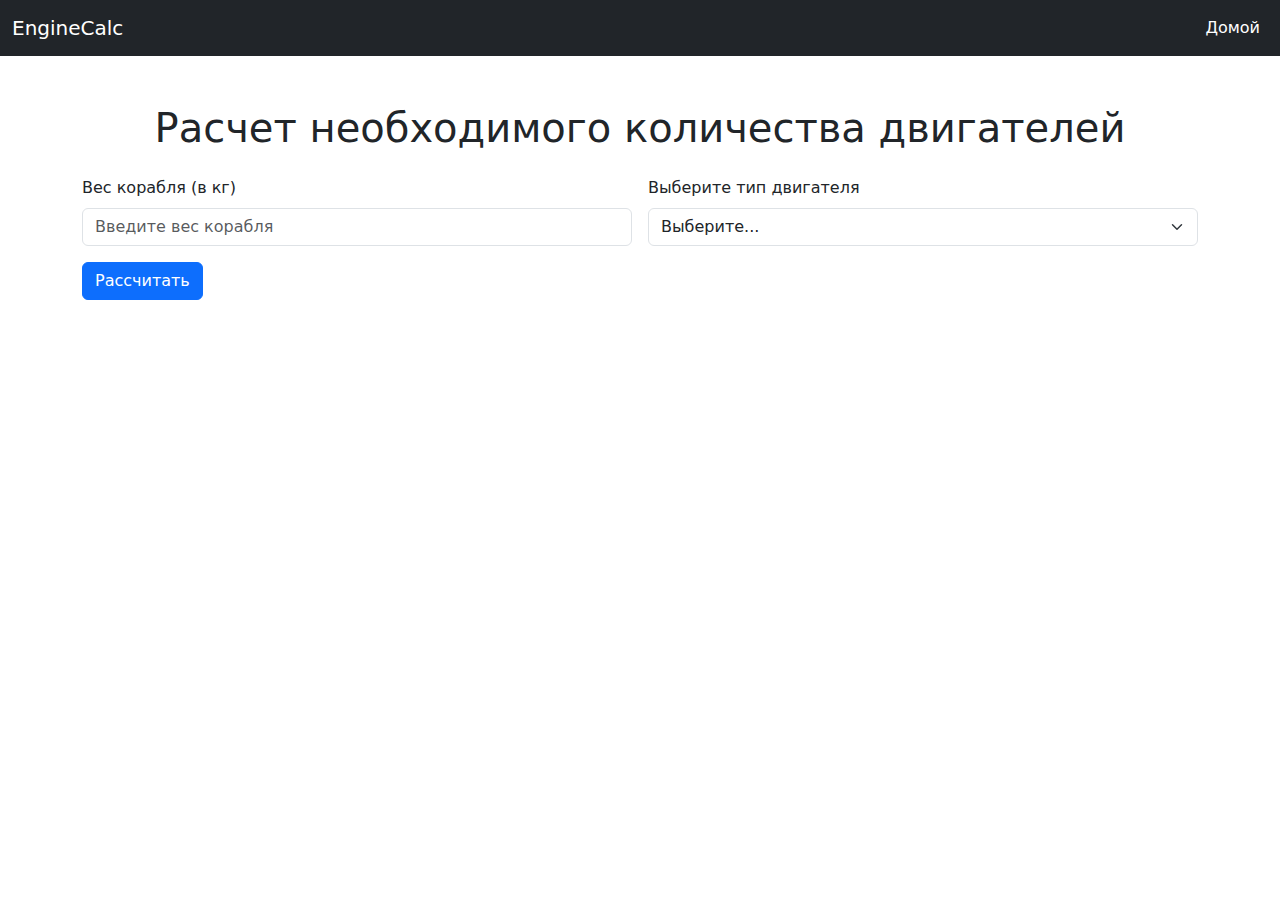
==== index.html @ 5e6c0130 "Initial commit" ====
<!DOCTYPE html>
<html lang="en">
<head>
    <meta charset="UTF-8">
    <meta name="viewport" content="width=device-width, initial-scale=1.0">
    <title>Space Engineers: Расчет двигателей</title>
    <!-- Подключаем Bootstrap 5 -->
    <link href="https://cdn.jsdelivr.net/npm/bootstrap@5.3.0/dist/css/bootstrap.min.css" rel="stylesheet">
</head>
<body>
<!-- Верхняя шапка сайта -->
<nav class="navbar navbar-expand-lg navbar-dark bg-dark">
    <div class="container-fluid">
        <!-- Логотип или название сайта -->
        <a class="navbar-brand" href="#">EngineCalc</a>

        <!-- Кнопка для разворачивания навигации на мобильных устройствах -->
        <button class="navbar-toggler" type="button" data-bs-toggle="collapse" data-bs-target="#navbarNav" aria-controls="navbarNav" aria-expanded="false" aria-label="Toggle navigation">
            <span class="navbar-toggler-icon"></span>
        </button>

        <!-- Навигационные ссылки -->
        <div class="collapse navbar-collapse" id="navbarNav">
            <ul class="navbar-nav ms-auto">
                <li class="nav-item">
                    <a class="nav-link active" aria-current="page" href="#">Домой</a>
                </li>
            </ul>
        </div>
    </div>
</nav>

<!-- Основное содержимое страницы -->
<div class="container mt-5">
    <h1 class="text-center mb-4">Расчет необходимого количества двигателей</h1>

    <!-- Форма для расчета -->
    <form id="calcForm" class="row g-3">
        <div class="col-md-6">
            <label for="shipWeight" class="form-label">Вес корабля (в кг)</label>
            <input type="number" class="form-control" id="shipWeight" placeholder="Введите вес корабля" required>
        </div>

        <div class="col-md-6">
            <label for="engineType" class="form-label">Выберите тип двигателя</label>
            <select class="form-select" id="engineType" required>
                <option value="" selected>Выберите...</option>
                <option value="84">Малый двигатель (84 кН)</option>
                <option value="408">Средний двигатель (408 кН)</option>
                <option value="3400">Большой двигатель (3400 кН)</option>
            </select>
        </div>

        <div class="col-12">
            <button type="button" onclick="calculateEngines()" class="btn btn-primary">Рассчитать</button>
        </div>

        <!-- Блок для вывода результата -->
        <div class="col-12 mt-4">
            <h3 id="result" class="text-center"></h3>
        </div>
    </form>
</div>

<!-- JavaScript для Bootstrap 5 -->
<script src="https://cdn.jsdelivr.net/npm/bootstrap@5.3.0/dist/js/bootstrap.bundle.min.js"></script>
<!-- JavaScript для расчета двигателей -->
<script>
    function calculateEngines() {
        const shipWeight = parseFloat(document.getElementById('shipWeight').value);
        const engineThrust = parseFloat(document.getElementById('engineType').value);

        if (isNaN(shipWeight) || isNaN(engineThrust) || shipWeight <= 0) {
            document.getElementById('result').innerText = 'Пожалуйста, введите корректный вес и выберите тип двигателя.';
            return;
        }

        const requiredThrust = shipWeight * 9.81;
        const engineCount = Math.ceil(requiredThrust / engineThrust);

        document.getElementById('result').innerText =
            `Для подъема корабля весом ${shipWeight} кг потребуется ${engineCount} ${engineCount === 1 ? 'двигатель' : 'двигателя'}.`;
    }
</script>
</body>
</html>
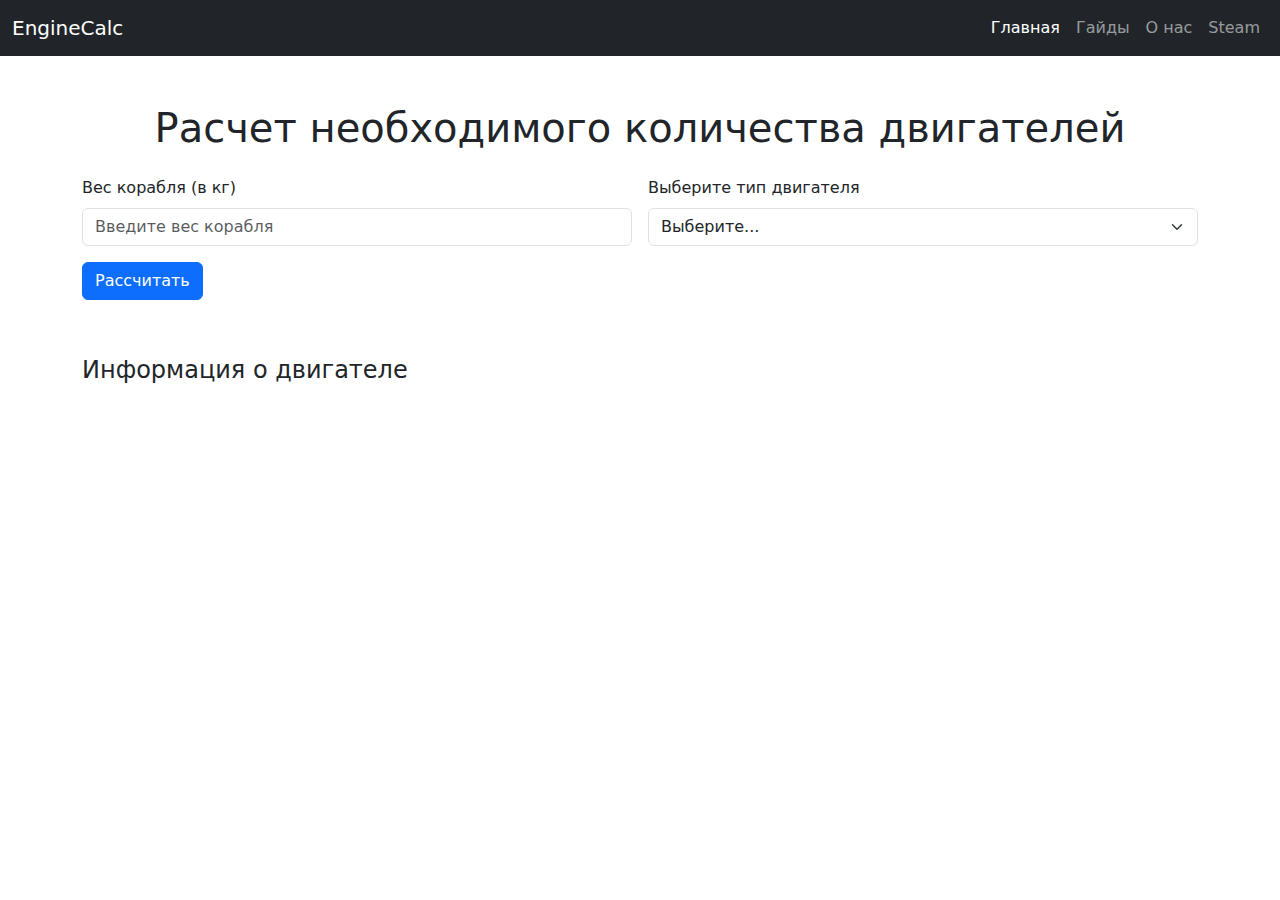
==== commit 71aaafb0: "added about, tutorial.html, header.html" ====
--- a/index.html
+++ b/index.html
@@ -4,26 +4,26 @@
     <meta charset="UTF-8">
     <meta name="viewport" content="width=device-width, initial-scale=1.0">
     <title>Space Engineers: Расчет двигателей</title>
-    <!-- Подключаем Bootstrap 5 -->
     <link href="https://cdn.jsdelivr.net/npm/bootstrap@5.3.0/dist/css/bootstrap.min.css" rel="stylesheet">
+    <link rel="stylesheet" href="styles.css">
 </head>
 <body>
 <!-- Верхняя шапка сайта -->
 <nav class="navbar navbar-expand-lg navbar-dark bg-dark">
     <div class="container-fluid">
-        <!-- Логотип или название сайта -->
-        <a class="navbar-brand" href="#">EngineCalc</a>
-
-        <!-- Кнопка для разворачивания навигации на мобильных устройствах -->
+        <a class="navbar-brand" href="index.html">EngineCalc</a>
         <button class="navbar-toggler" type="button" data-bs-toggle="collapse" data-bs-target="#navbarNav" aria-controls="navbarNav" aria-expanded="false" aria-label="Toggle navigation">
             <span class="navbar-toggler-icon"></span>
         </button>
-
-        <!-- Навигационные ссылки -->
         <div class="collapse navbar-collapse" id="navbarNav">
             <ul class="navbar-nav ms-auto">
+                <li class="nav-item"><a class="nav-link active" href="index.html">Главная</a></li>
+                <li class="nav-item"><a class="nav-link" href="tutorial.html">Гайды</a></li>
+                <li class="nav-item"><a class="nav-link" href="about.html">О нас</a></li>
                 <li class="nav-item">
-                    <a class="nav-link active" aria-current="page" href="#">Домой</a>
+                    <a class="nav-link" href="https://steamcommunity.com/id/iluksgt/" target="_blank">
+                        <i class="bi bi-steam"></i> Steam
+                    </a>
                 </li>
             </ul>
         </div>
@@ -32,10 +32,8 @@
 
 <!-- Основное содержимое страницы -->
 <div class="container mt-5">
-    <h1 class="text-center mb-4">Расчет необходимого количества двигателей</h1>
-
-    <!-- Форма для расчета -->
-    <form id="calcForm" class="row g-3">
+    <h1 class="text-center mb-4 animate__animated animate__fadeInDown">Расчет необходимого количества двигателей</h1>
+    <form id="calcForm" class="row g-3 animate__animated animate__zoomIn">
         <div class="col-md-6">
             <label for="shipWeight" class="form-label">Вес корабля (в кг)</label>
             <input type="number" class="form-control" id="shipWeight" placeholder="Введите вес корабля" required>
@@ -43,44 +41,30 @@
 
         <div class="col-md-6">
             <label for="engineType" class="form-label">Выберите тип двигателя</label>
-            <select class="form-select" id="engineType" required>
+            <select class="form-select" id="engineType" onchange="updateEngineInfo()" required>
                 <option value="" selected>Выберите...</option>
-                <option value="84">Малый двигатель (84 кН)</option>
-                <option value="408">Средний двигатель (408 кН)</option>
-                <option value="3400">Большой двигатель (3400 кН)</option>
+                <option value="84" data-name="Малый атмосферный двигатель" data-craft="1 металл, 2 платы">Малый двигатель (84 кН)</option>
+                <option value="408" data-name="Средний атмосферный двигатель" data-craft="5 металлов, 4 платы">Средний двигатель (408 кН)</option>
+                <option value="3400" data-name="Большой атмосферный двигатель" data-craft="10 металлов, 8 плат">Большой двигатель (3400 кН)</option>
             </select>
         </div>
 
         <div class="col-12">
-            <button type="button" onclick="calculateEngines()" class="btn btn-primary">Рассчитать</button>
+            <button type="button" onclick="calculateEngines()" class="btn btn-primary animate__animated animate__pulse">Рассчитать</button>
         </div>
 
-        <!-- Блок для вывода результата -->
         <div class="col-12 mt-4">
-            <h3 id="result" class="text-center"></h3>
+            <h3 id="result" class="text-center animate__animated"></h3>
+        </div>
+
+        <div class="col-12 mt-4">
+            <h4>Информация о двигателе</h4>
+            <p id="engineInfo" class="animate__animated animate__fadeIn"></p>
         </div>
     </form>
 </div>
 
-<!-- JavaScript для Bootstrap 5 -->
 <script src="https://cdn.jsdelivr.net/npm/bootstrap@5.3.0/dist/js/bootstrap.bundle.min.js"></script>
-<!-- JavaScript для расчета двигателей -->
-<script>
-    function calculateEngines() {
-        const shipWeight = parseFloat(document.getElementById('shipWeight').value);
-        const engineThrust = parseFloat(document.getElementById('engineType').value);
-
-        if (isNaN(shipWeight) || isNaN(engineThrust) || shipWeight <= 0) {
-            document.getElementById('result').innerText = 'Пожалуйста, введите корректный вес и выберите тип двигателя.';
-            return;
-        }
-
-        const requiredThrust = shipWeight * 9.81;
-        const engineCount = Math.ceil(requiredThrust / engineThrust);
-
-        document.getElementById('result').innerText =
-            `Для подъема корабля весом ${shipWeight} кг потребуется ${engineCount} ${engineCount === 1 ? 'двигатель' : 'двигателя'}.`;
-    }
-</script>
+<script src="scripts.js"></script>
 </body>
 </html>
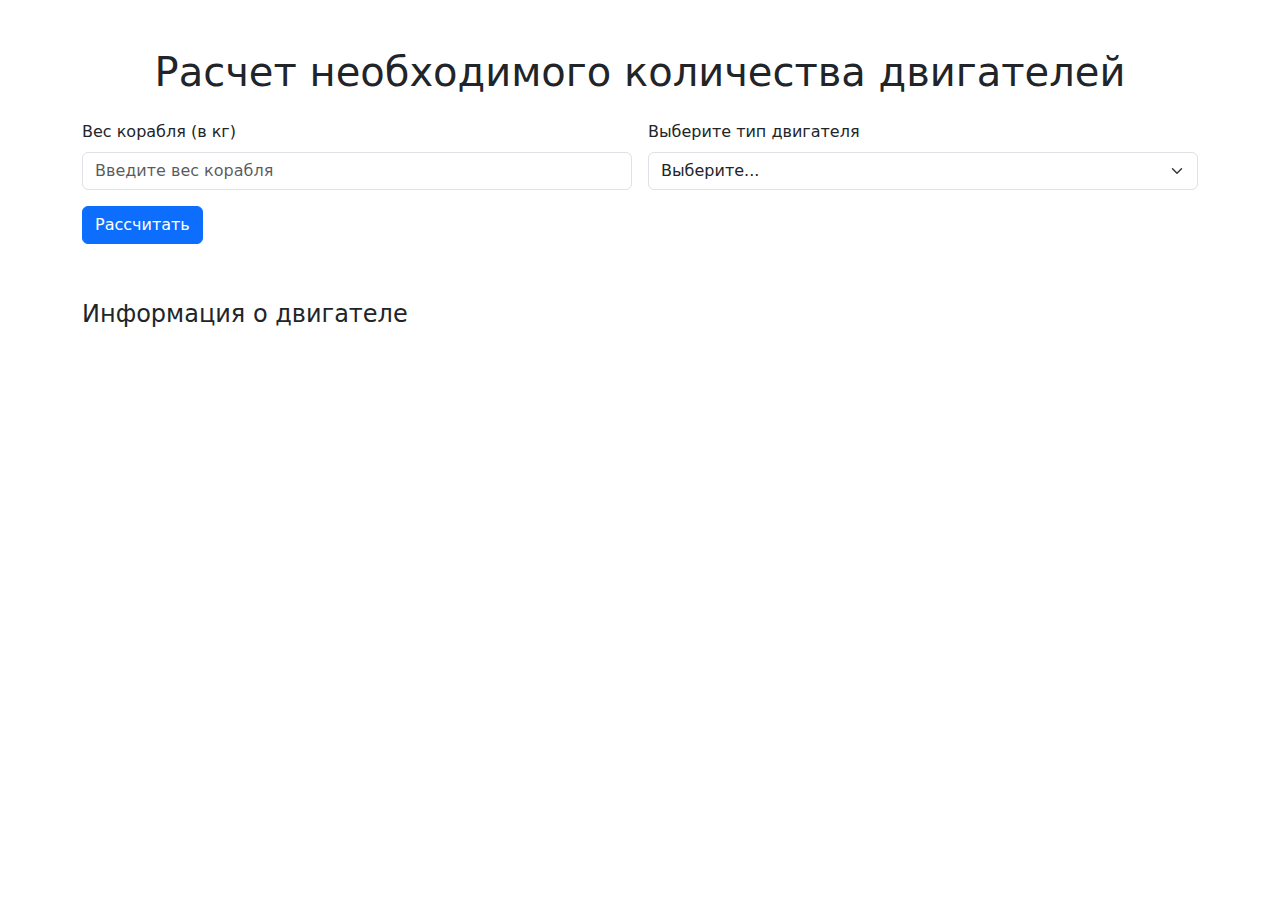
==== commit aa2b31c6: "added about, tutorial.html, header.html" ====
--- a/index.html
+++ b/index.html
@@ -9,26 +9,6 @@
 </head>
 <body>
 <!-- Верхняя шапка сайта -->
-<nav class="navbar navbar-expand-lg navbar-dark bg-dark">
-    <div class="container-fluid">
-        <a class="navbar-brand" href="index.html">EngineCalc</a>
-        <button class="navbar-toggler" type="button" data-bs-toggle="collapse" data-bs-target="#navbarNav" aria-controls="navbarNav" aria-expanded="false" aria-label="Toggle navigation">
-            <span class="navbar-toggler-icon"></span>
-        </button>
-        <div class="collapse navbar-collapse" id="navbarNav">
-            <ul class="navbar-nav ms-auto">
-                <li class="nav-item"><a class="nav-link active" href="index.html">Главная</a></li>
-                <li class="nav-item"><a class="nav-link" href="tutorial.html">Гайды</a></li>
-                <li class="nav-item"><a class="nav-link" href="about.html">О нас</a></li>
-                <li class="nav-item">
-                    <a class="nav-link" href="https://steamcommunity.com/id/iluksgt/" target="_blank">
-                        <i class="bi bi-steam"></i> Steam
-                    </a>
-                </li>
-            </ul>
-        </div>
-    </div>
-</nav>
 
 <!-- Основное содержимое страницы -->
 <div class="container mt-5">
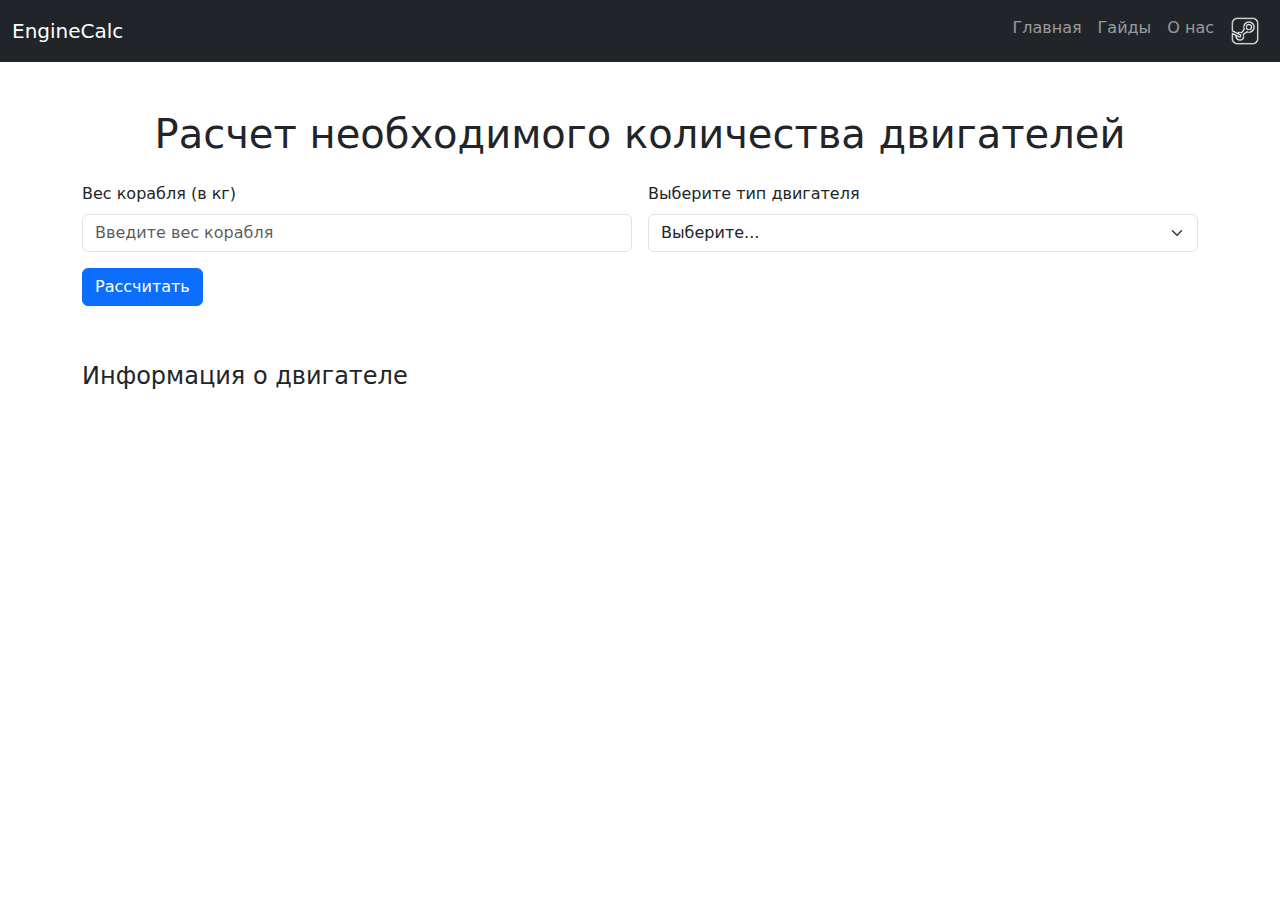
==== commit da3e4817: "fixed no header error" ====
--- a/index.html
+++ b/index.html
@@ -9,7 +9,7 @@
 </head>
 <body>
 <!-- Верхняя шапка сайта -->
-
+<div id="header"></div>
 <!-- Основное содержимое страницы -->
 <div class="container mt-5">
     <h1 class="text-center mb-4 animate__animated animate__fadeInDown">Расчет необходимого количества двигателей</h1>
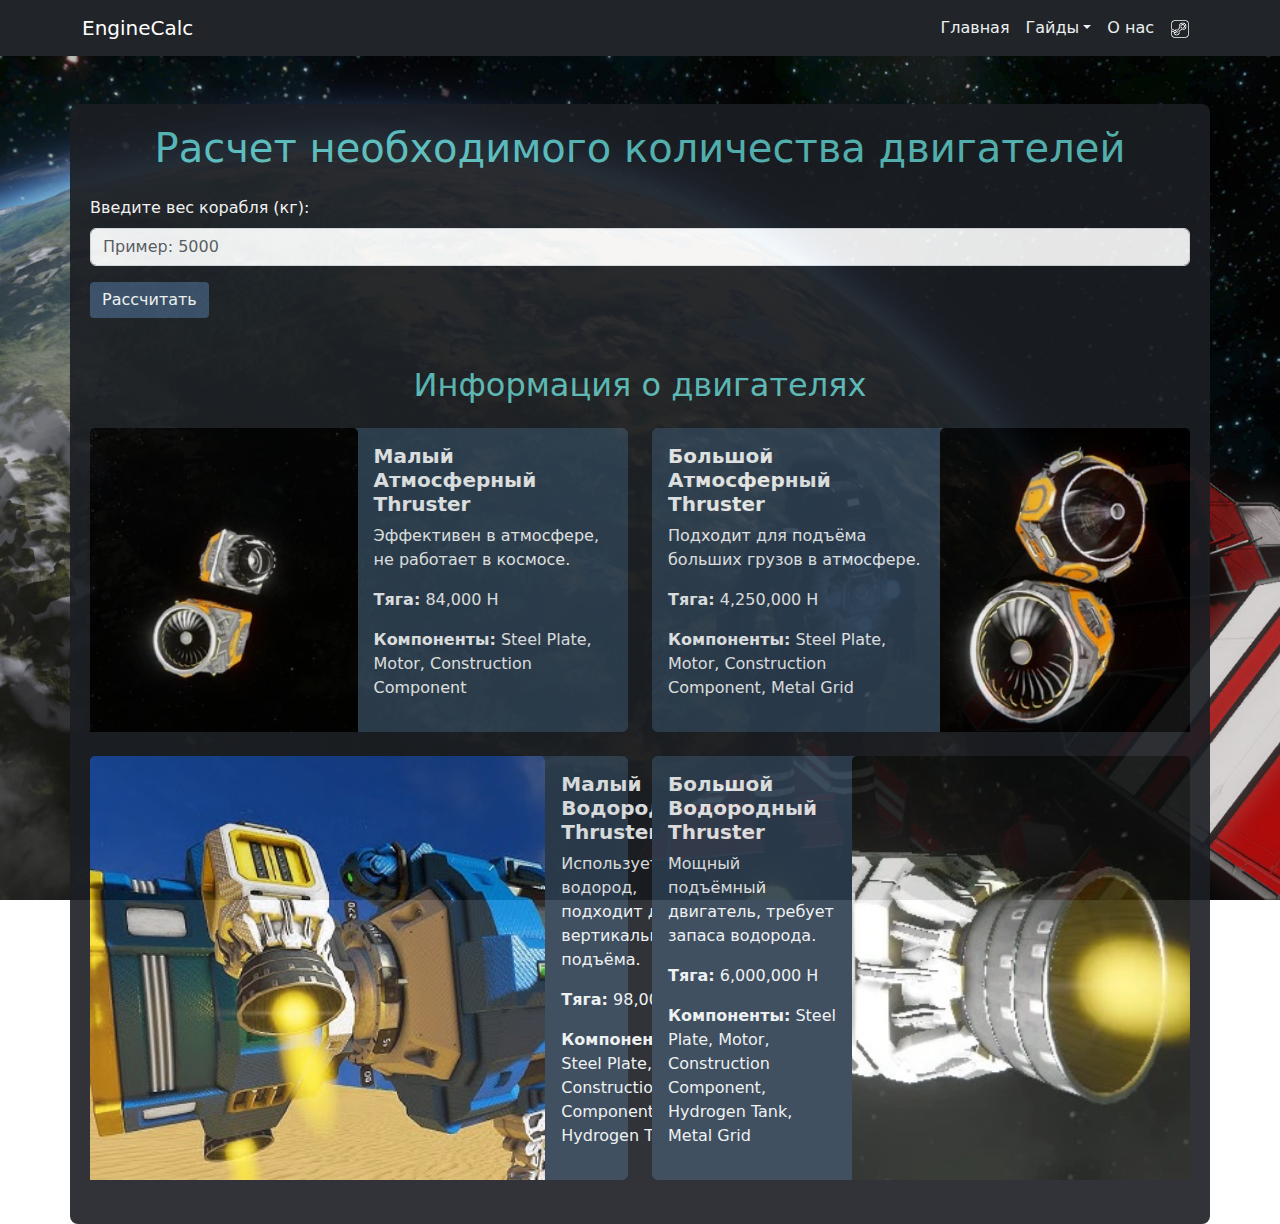
==== commit b579bc15: "edited calc code, added thruster info, pngs (not all), added tutorial info" ====
--- a/index.html
+++ b/index.html
@@ -8,43 +8,37 @@
     <link rel="stylesheet" href="styles.css">
 </head>
 <body>
-<!-- Верхняя шапка сайта -->
+<!-- Контейнер для шапки -->
 <div id="header"></div>
+
 <!-- Основное содержимое страницы -->
-<div class="container mt-5">
-    <h1 class="text-center mb-4 animate__animated animate__fadeInDown">Расчет необходимого количества двигателей</h1>
-    <form id="calcForm" class="row g-3 animate__animated animate__zoomIn">
-        <div class="col-md-6">
-            <label for="shipWeight" class="form-label">Вес корабля (в кг)</label>
-            <input type="number" class="form-control" id="shipWeight" placeholder="Введите вес корабля" required>
+<div class="container mt-5 content-background">
+    <h1 class="text-center mb-4">Расчет необходимого количества двигателей</h1>
+    <form id="engineCalculatorForm">
+        <div class="mb-3">
+            <label for="weight" class="form-label">Введите вес корабля (кг):</label>
+            <input type="number" id="weight" class="form-control" placeholder="Пример: 5000" required>
         </div>
+        <button type="button" class="btn btn-primary" onclick="calculateEngines()">Рассчитать</button>
+    </form>
 
-        <div class="col-md-6">
-            <label for="engineType" class="form-label">Выберите тип двигателя</label>
-            <select class="form-select" id="engineType" onchange="updateEngineInfo()" required>
-                <option value="" selected>Выберите...</option>
-                <option value="84" data-name="Малый атмосферный двигатель" data-craft="1 металл, 2 платы">Малый двигатель (84 кН)</option>
-                <option value="408" data-name="Средний атмосферный двигатель" data-craft="5 металлов, 4 платы">Средний двигатель (408 кН)</option>
-                <option value="3400" data-name="Большой атмосферный двигатель" data-craft="10 металлов, 8 плат">Большой двигатель (3400 кН)</option>
-            </select>
-        </div>
+    <div id="calculationResults" class="mt-5"></div>
 
-        <div class="col-12">
-            <button type="button" onclick="calculateEngines()" class="btn btn-primary animate__animated animate__pulse">Рассчитать</button>
-        </div>
-
-        <div class="col-12 mt-4">
-            <h3 id="result" class="text-center animate__animated"></h3>
-        </div>
-
-        <div class="col-12 mt-4">
-            <h4>Информация о двигателе</h4>
-            <p id="engineInfo" class="animate__animated animate__fadeIn"></p>
-        </div>
-    </form>
+    <!-- Секция для информации о двигателях -->
+    <h2 class="text-center mt-5">Информация о двигателях</h2>
+    <div id="enginesInfo" class="row mt-4 content-engines"></div>
 </div>
 
+<!-- Подключение Bootstrap и JavaScript -->
 <script src="https://cdn.jsdelivr.net/npm/bootstrap@5.3.0/dist/js/bootstrap.bundle.min.js"></script>
-<script src="scripts.js"></script>
+<script src="script.js"></script>
+
+<!-- Загрузка шапки -->
+<script>
+    fetch('header.html')
+        .then(response => response.text())
+        .then(data => document.getElementById('header').innerHTML = data)
+        .catch(error => console.error('Ошибка загрузки шапки:', error));
+</script>
 </body>
 </html>
--- a/styles.css
+++ b/styles.css
@@ -0,0 +1,76 @@
+/* Подключение анимаций Animate.css */
+@import url("https://cdnjs.cloudflare.com/ajax/libs/animate.css/4.1.1/animate.min.css");
+
+body {
+    background-image: url('images/background.png'); /* Путь к вашему PNG-фону */
+    background-size: cover;
+    background-attachment: fixed;
+    color: white; /* Цвет текста по умолчанию */
+}
+
+/* Фон основного контейнера с содержанием */
+.content-background {
+    background-color: #1b1e23; /* Основной цвет */
+    opacity: 0.9; /* Полупрозрачный эффект */
+    padding: 20px;
+    border-radius: 8px;
+}
+
+button, .btn-primary {
+    background-color: #3a506b; /* Цвет кнопок */
+    color: #ffffff;
+    border: none;
+    border-radius: 4px;
+    transition: 0.3s;
+}
+
+button:hover, .btn-primary:hover {
+    background-color: #5bc0be; /* Подсветка при наведении */
+    color: #ffffff;
+}
+
+.card {
+    background-color: #2c3e50;
+    border: none;
+    color: #ecf0f1;
+    opacity: 1;
+}
+
+.card-title {
+    font-weight: bold;
+}
+
+.card-body p, .card-body h5 {
+    color: #ecf0f1;
+}
+
+h1, h2, h3 {
+    color: #5bc0be;
+}
+
+/* Стиль для выпадающего списка */
+.navbar-nav .nav-link {
+    color: #ecf0f1;
+}
+
+.navbar-nav .nav-link:hover {
+    color: #5bc0be;
+}
+
+/* Добавьте стили для шахматного расположения и анимаций */
+.engine-info {
+    display: flex;
+    align-items: stretch;
+}
+/* Шахматное расположение */
+.engine-info-left .card {
+    flex-direction: row;
+}
+.engine-info-right .card {
+    flex-direction: row-reverse;
+}
+.card-img-top {
+    width: 100%;
+    height: auto;
+    object-fit: cover;
+}
